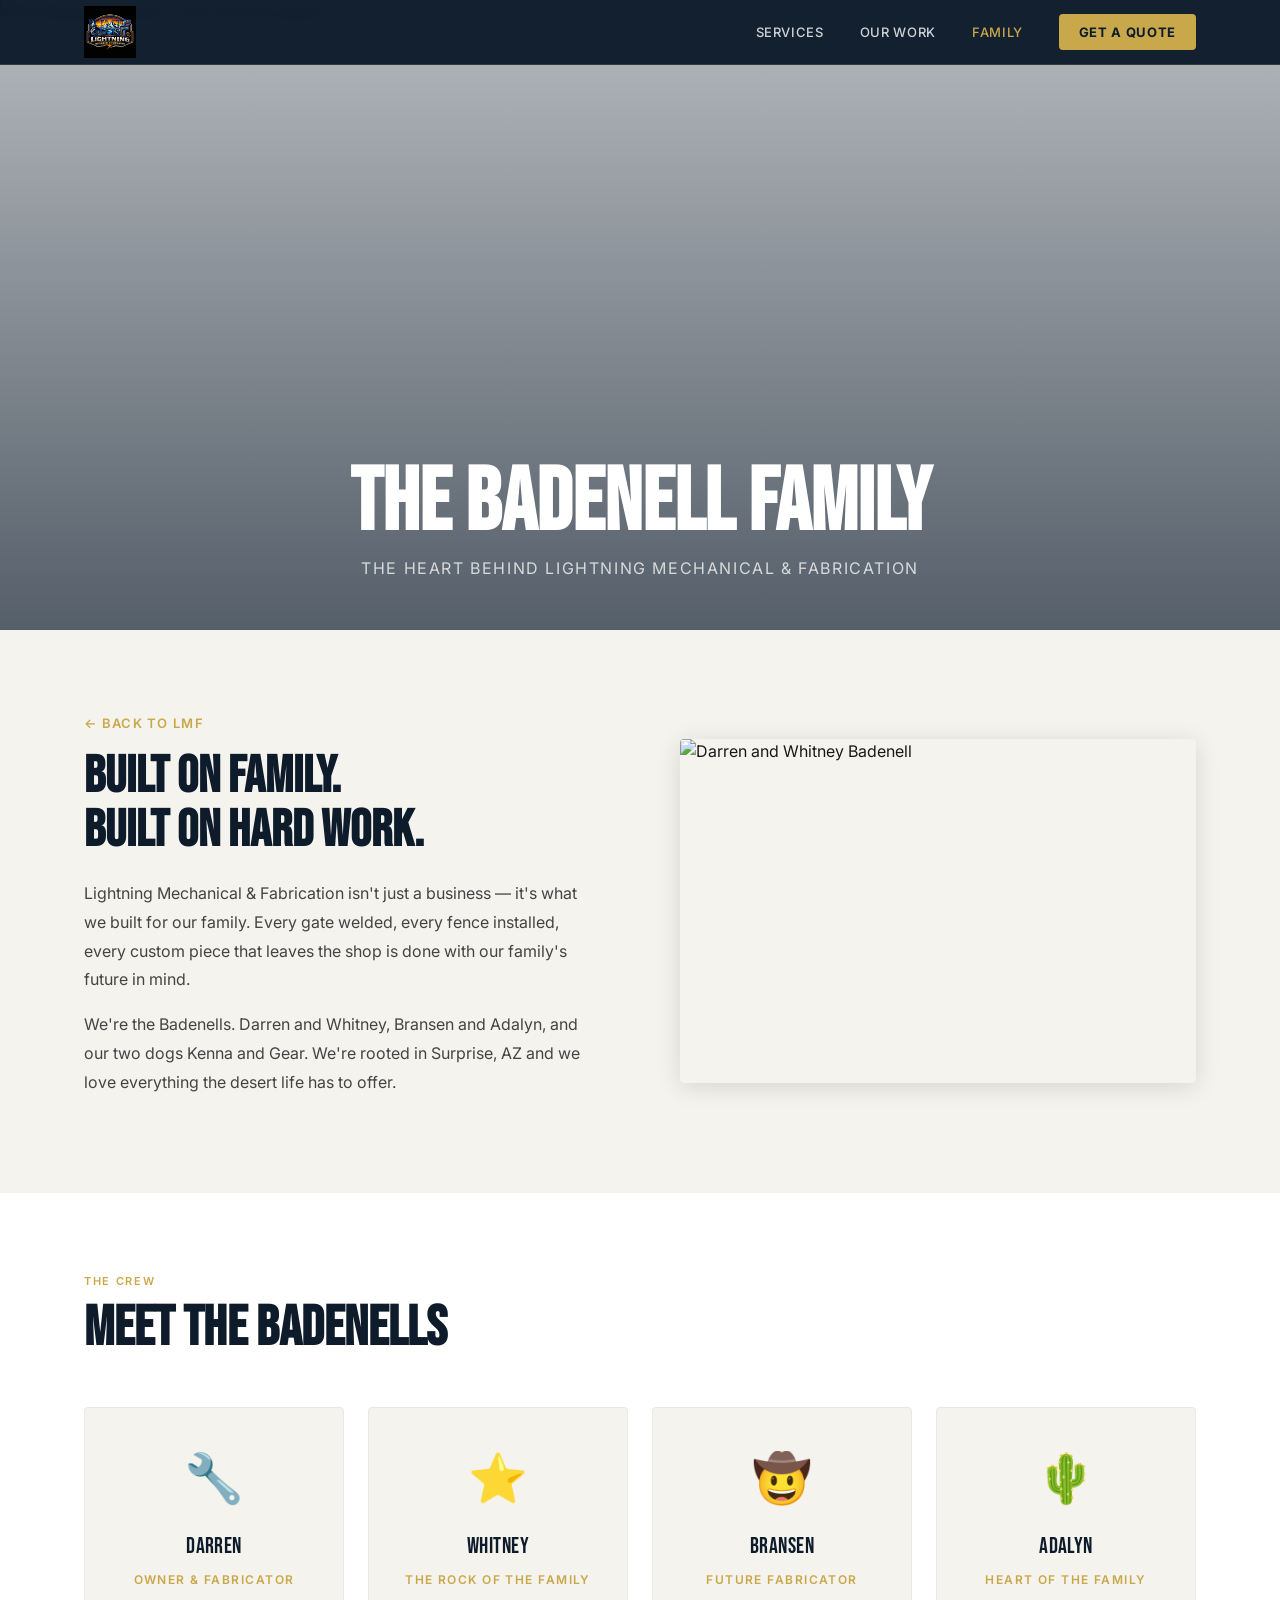
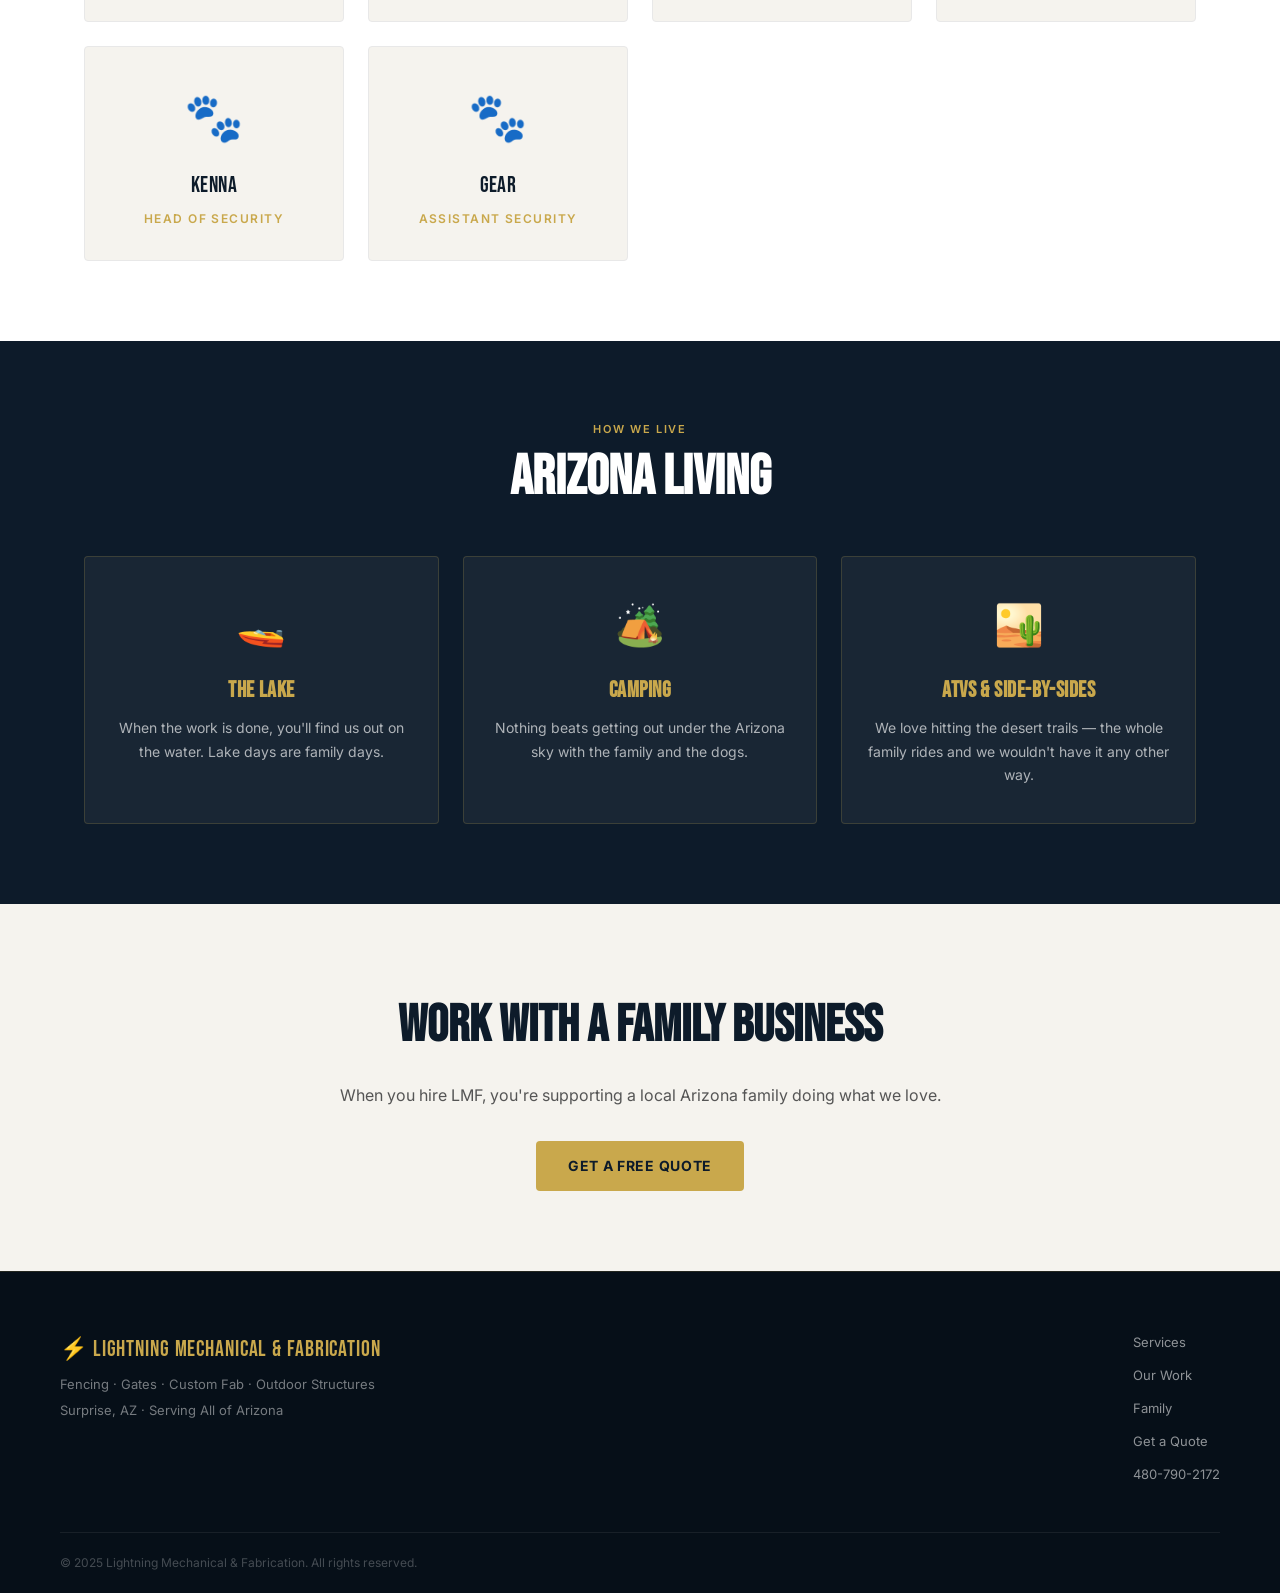
==== family.html @ 190fb8a2 "Add files via upload" ====
<!DOCTYPE html>
<html lang="en">
<head>
  <meta charset="UTF-8">
  <meta name="viewport" content="width=device-width, initial-scale=1.0">
  <title>The Badenell Family | Lightning Mechanical & Fabrication</title>
  <link rel="preconnect" href="https://fonts.googleapis.com">
  <link rel="preconnect" href="https://fonts.gstatic.com" crossorigin>
  <link href="https://fonts.googleapis.com/css2?family=Bebas+Neue&family=Inter:wght@300;400;500;600&display=swap" rel="stylesheet">
  <link rel="stylesheet" href="style.css">
  <style>
    .family-hero {
      position: relative;
      height: 70vh;
      min-height: 480px;
      overflow: hidden;
    }
    .family-hero img {
      width: 100%;
      height: 100%;
      object-fit: cover;
      object-position: center top;
    }
    .family-hero-overlay {
      position: absolute;
      inset: 0;
      background: linear-gradient(to bottom, rgba(13,27,42,0.3) 0%, rgba(13,27,42,0.7) 100%);
    }
    .family-hero-text {
      position: absolute;
      bottom: 48px;
      left: 0; right: 0;
      text-align: center;
      color: white;
    }
    .family-hero-text h1 {
      font-family: var(--font-display);
      font-size: clamp(48px, 8vw, 88px);
      line-height: 1;
      margin-bottom: 8px;
    }
    .family-hero-text p {
      font-size: 16px;
      color: rgba(255,255,255,0.75);
      letter-spacing: 0.1em;
      text-transform: uppercase;
    }
    .family-intro {
      padding: 80px 0;
      background: var(--off-white);
    }
    .family-intro-inner {
      max-width: 1160px;
      margin: 0 auto;
      padding: 0 24px;
      display: grid;
      grid-template-columns: 1fr 1fr;
      gap: 80px;
      align-items: center;
    }
    .family-intro-text h2 {
      font-family: var(--font-display);
      font-size: clamp(36px, 5vw, 52px);
      color: var(--navy);
      line-height: 1.05;
      margin-bottom: 20px;
    }
    .family-intro-text p {
      font-size: 16px;
      color: #444;
      line-height: 1.8;
      margin-bottom: 16px;
    }
    .family-intro-img {
      border-radius: var(--radius);
      overflow: hidden;
      aspect-ratio: 3/2;
      box-shadow: var(--shadow);
    }
    .family-members {
      padding: 80px 0;
      background: var(--white);
    }
    .family-members .container {
      max-width: 1160px;
      margin: 0 auto;
      padding: 0 24px;
    }
    .members-grid {
      display: grid;
      grid-template-columns: repeat(4, 1fr);
      gap: 24px;
      margin-top: 48px;
    }
    .member-card {
      background: var(--off-white);
      border-radius: var(--radius);
      padding: 32px 20px;
      text-align: center;
      border: 1px solid var(--gray-light);
    }
    .member-emoji {
      font-size: 48px;
      margin-bottom: 12px;
    }
    .member-name {
      font-family: var(--font-display);
      font-size: 22px;
      color: var(--navy);
      margin-bottom: 6px;
      letter-spacing: 0.02em;
    }
    .member-role {
      font-size: 12px;
      font-weight: 600;
      letter-spacing: 0.12em;
      text-transform: uppercase;
      color: var(--gold);
    }
    .family-lifestyle {
      padding: 80px 0;
      background: var(--navy);
    }
    .family-lifestyle .container {
      max-width: 1160px;
      margin: 0 auto;
      padding: 0 24px;
      text-align: center;
    }
    .family-lifestyle .section-title { color: var(--white); }
    .lifestyle-grid {
      display: grid;
      grid-template-columns: repeat(3, 1fr);
      gap: 24px;
      margin-top: 48px;
    }
    .lifestyle-item {
      background: rgba(255,255,255,0.05);
      border: 1px solid rgba(201,168,76,0.2);
      border-radius: var(--radius);
      padding: 36px 24px;
    }
    .lifestyle-icon { font-size: 40px; margin-bottom: 16px; }
    .lifestyle-item h3 {
      font-family: var(--font-display);
      font-size: 22px;
      color: var(--gold);
      margin-bottom: 8px;
      letter-spacing: 0.02em;
    }
    .lifestyle-item p {
      font-size: 14px;
      color: rgba(255,255,255,0.65);
      line-height: 1.7;
    }
    .family-cta {
      padding: 80px 24px;
      background: var(--off-white);
      text-align: center;
    }
    .family-cta h2 {
      font-family: var(--font-display);
      font-size: clamp(32px, 5vw, 52px);
      color: var(--navy);
      margin-bottom: 16px;
    }
    .family-cta p {
      font-size: 16px;
      color: #555;
      margin-bottom: 32px;
    }
    .back-link {
      display: inline-block;
      margin-bottom: 16px;
      color: var(--gold);
      font-size: 13px;
      font-weight: 600;
      letter-spacing: 0.1em;
      text-transform: uppercase;
    }
    .back-link:hover { color: var(--navy); }
    @media (max-width: 900px) {
      .family-intro-inner { grid-template-columns: 1fr; gap: 40px; }
      .members-grid { grid-template-columns: repeat(2, 1fr); }
      .lifestyle-grid { grid-template-columns: 1fr; }
    }
    @media (max-width: 600px) {
      .members-grid { grid-template-columns: repeat(2, 1fr); }
    }
  </style>
</head>
<body>

  <!-- NAV -->
  <nav class="nav">
    <div class="nav-inner">
      <a href="index.html" class="nav-logo"><img src="logo-nav.png" alt="Lightning Mechanical & Fabrication" class="nav-logo-img"></a>
      <div class="nav-links">
        <a href="index.html#services">Services</a>
        <a href="index.html#work">Our Work</a>
        <a href="family.html" style="color: var(--gold)">Family</a>
        <a href="index.html#contact" class="nav-cta">Get a Quote</a>
      </div>
    </div>
  </nav>

  <!-- HERO -->
  <div class="family-hero">
    <img src="family-full.jpg" alt="The Badenell Family in the Arizona desert">
    <div class="family-hero-overlay"></div>
    <div class="family-hero-text">
      <h1>The Badenell Family</h1>
      <p>The heart behind Lightning Mechanical & Fabrication</p>
    </div>
  </div>

  <!-- INTRO -->
  <section class="family-intro">
    <div class="family-intro-inner">
      <div class="family-intro-text">
        <a href="index.html" class="back-link">← Back to LMF</a>
        <h2>Built on Family.<br>Built on Hard Work.</h2>
        <p>Lightning Mechanical & Fabrication isn't just a business — it's what we built for our family. Every gate welded, every fence installed, every custom piece that leaves the shop is done with our family's future in mind.</p>
        <p>We're the Badenells. Darren and Whitney, Bransen and Adalyn, and our two dogs Kenna and Gear. We're rooted in Surprise, AZ and we love everything the desert life has to offer.</p>
      </div>
      <div class="family-intro-img">
        <img src="family-couple.jpg" alt="Darren and Whitney Badenell">
      </div>
    </div>
  </section>

  <!-- FAMILY MEMBERS -->
  <section class="family-members">
    <div class="container">
      <p class="section-eyebrow">The Crew</p>
      <h2 class="section-title">Meet the Badenells</h2>
      <div class="members-grid">
        <div class="member-card">
          <div class="member-emoji">🔧</div>
          <div class="member-name">Darren</div>
          <div class="member-role">Owner & Fabricator</div>
        </div>
        <div class="member-card">
          <div class="member-emoji">⭐</div>
          <div class="member-name">Whitney</div>
          <div class="member-role">The Rock of the Family</div>
        </div>
        <div class="member-card">
          <div class="member-emoji">🤠</div>
          <div class="member-name">Bransen</div>
          <div class="member-role">Future Fabricator</div>
        </div>
        <div class="member-card">
          <div class="member-emoji">🌵</div>
          <div class="member-name">Adalyn</div>
          <div class="member-role">Heart of the Family</div>
        </div>
        <div class="member-card">
          <div class="member-emoji">🐾</div>
          <div class="member-name">Kenna</div>
          <div class="member-role">Head of Security</div>
        </div>
        <div class="member-card">
          <div class="member-emoji">🐾</div>
          <div class="member-name">Gear</div>
          <div class="member-role">Assistant Security</div>
        </div>
      </div>
    </div>
  </section>

  <!-- LIFESTYLE -->
  <section class="family-lifestyle">
    <div class="container">
      <p class="section-eyebrow">How We Live</p>
      <h2 class="section-title">Arizona Living</h2>
      <div class="lifestyle-grid">
        <div class="lifestyle-item">
          <div class="lifestyle-icon">🚤</div>
          <h3>The Lake</h3>
          <p>When the work is done, you'll find us out on the water. Lake days are family days.</p>
        </div>
        <div class="lifestyle-item">
          <div class="lifestyle-icon">🏕️</div>
          <h3>Camping</h3>
          <p>Nothing beats getting out under the Arizona sky with the family and the dogs.</p>
        </div>
        <div class="lifestyle-item">
          <div class="lifestyle-icon">🏜️</div>
          <h3>ATVs & Side-by-Sides</h3>
          <p>We love hitting the desert trails — the whole family rides and we wouldn't have it any other way.</p>
        </div>
      </div>
    </div>
  </section>

  <!-- CTA -->
  <section class="family-cta">
    <h2>Work With a Family Business</h2>
    <p>When you hire LMF, you're supporting a local Arizona family doing what we love.</p>
    <a href="index.html#contact" class="btn-primary">Get a Free Quote</a>
  </section>

  <!-- FOOTER -->
  <footer class="footer">
    <div class="footer-inner">
      <div class="footer-brand">
        <span class="footer-logo">⚡ Lightning Mechanical & Fabrication</span>
        <p>Fencing · Gates · Custom Fab · Outdoor Structures</p>
        <p>Surprise, AZ · Serving All of Arizona</p>
      </div>
      <div class="footer-links">
        <a href="index.html#services">Services</a>
        <a href="index.html#work">Our Work</a>
        <a href="family.html">Family</a>
        <a href="index.html#contact">Get a Quote</a>
        <a href="tel:4807902172">480-790-2172</a>
      </div>
    </div>
    <div class="footer-bottom">
      <p>© 2025 Lightning Mechanical & Fabrication. All rights reserved.</p>
    </div>
  </footer>

</body>
</html>
---- style.css ----
/* === TOKENS === */
:root {
  --navy: #0D1B2A;
  --navy-mid: #1A2E45;
  --gold: #C9A84C;
  --gold-light: #E8C97A;
  --white: #FFFFFF;
  --off-white: #F5F3EE;
  --gray: #8A8F99;
  --gray-light: #E8E8E8;
  --text: #1A1A1A;

  --font-display: 'Bebas Neue', sans-serif;
  --font-body: 'Inter', sans-serif;

  --radius: 4px;
  --shadow: 0 4px 24px rgba(0,0,0,0.12);
}

/* === RESET === */
*, *::before, *::after { box-sizing: border-box; margin: 0; padding: 0; }
html { scroll-behavior: smooth; }
body {
  font-family: var(--font-body);
  color: var(--text);
  background: var(--white);
  line-height: 1.6;
}
img { display: block; width: 100%; height: 100%;  }
a { text-decoration: none; color: inherit; }

/* === UTILITY === */
.container { max-width: 1160px; margin: 0 auto; padding: 0 24px; }
.section-eyebrow {
  font-family: var(--font-body);
  font-size: 11px;
  font-weight: 600;
  letter-spacing: 0.15em;
  text-transform: uppercase;
  color: var(--gold);
  margin-bottom: 10px;
}
.section-title {
  font-family: var(--font-display);
  font-size: clamp(36px, 5vw, 56px);
  color: var(--navy);
  line-height: 1.05;
  margin-bottom: 48px;
}
.btn-primary {
  display: inline-block;
  background: var(--gold);
  color: var(--navy);
  font-weight: 700;
  font-size: 14px;
  letter-spacing: 0.05em;
  text-transform: uppercase;
  padding: 14px 32px;
  border-radius: var(--radius);
  transition: background 0.2s, transform 0.15s;
  border: none;
  cursor: pointer;
}
.btn-primary:hover { background: var(--gold-light); transform: translateY(-1px); }
.btn-ghost {
  display: inline-block;
  border: 2px solid rgba(255,255,255,0.6);
  color: var(--white);
  font-weight: 600;
  font-size: 14px;
  letter-spacing: 0.05em;
  text-transform: uppercase;
  padding: 12px 28px;
  border-radius: var(--radius);
  transition: border-color 0.2s, background 0.2s;
}
.btn-ghost:hover { border-color: var(--white); background: rgba(255,255,255,0.1); }
.btn-full { width: 100%; text-align: center; padding: 16px; }

/* === NAV === */
.nav {
  position: fixed;
  top: 0; left: 0; right: 0;
  z-index: 100;
  background: rgba(13,27,42,0.96);
  backdrop-filter: blur(8px);
  border-bottom: 1px solid rgba(201,168,76,0.2);
}
.nav-inner {
  max-width: 1160px;
  margin: 0 auto;
  padding: 0 24px;
  height: 64px;
  display: flex;
  align-items: center;
  justify-content: space-between;
}
.nav-logo {
  font-family: var(--font-display);
  font-size: 24px;
  color: var(--gold);
  letter-spacing: 0.05em;
}
.nav-links {
  display: flex;
  align-items: center;
  gap: 36px;
}
.nav-links a {
  color: rgba(255,255,255,0.8);
  font-size: 13px;
  font-weight: 500;
  letter-spacing: 0.05em;
  text-transform: uppercase;
  transition: color 0.2s;
}
.nav-links a:hover { color: var(--white); }
.nav-cta {
  background: var(--gold) !important;
  color: var(--navy) !important;
  padding: 8px 20px;
  border-radius: var(--radius);
  font-weight: 700 !important;
}
.nav-cta:hover { background: var(--gold-light) !important; }
.nav-hamburger {
  display: none;
  background: none;
  border: none;
  color: var(--white);
  font-size: 24px;
  cursor: pointer;
}
.nav-mobile {
  display: none;
  flex-direction: column;
  background: var(--navy);
  padding: 16px 24px 24px;
  gap: 20px;
}
.nav-mobile a {
  color: rgba(255,255,255,0.85);
  font-size: 16px;
  font-weight: 500;
  letter-spacing: 0.04em;
}
.nav-mobile.open { display: flex; }

/* === HERO === */
.hero {
  position: relative;
  min-height: 100vh;
  display: flex;
  align-items: center;
  overflow: hidden;
}
.hero-bg {
  position: absolute;
  inset: 0;
}
.hero-img {
  width: 100%;
  height: 100%;
  
  object-position: center;
}
.hero-overlay {
  position: absolute;
  inset: 0;
  background: linear-gradient(
    105deg,
    rgba(13,27,42,0.92) 0%,
    rgba(13,27,42,0.7) 50%,
    rgba(13,27,42,0.3) 100%
  );
}
.hero-content {
  position: relative;
  z-index: 2;
  max-width: 1160px;
  margin: 0 auto;
  padding: 120px 24px 80px;
  max-width: 680px;
  margin-left: max(24px, calc(50vw - 580px));
}
.hero-eyebrow {
  font-size: 11px;
  font-weight: 600;
  letter-spacing: 0.2em;
  text-transform: uppercase;
  color: var(--gold);
  margin-bottom: 16px;
}
.hero-headline {
  font-family: var(--font-display);
  font-size: clamp(56px, 9vw, 96px);
  color: var(--white);
  line-height: 0.95;
  margin-bottom: 24px;
}
.hero-sub {
  font-size: 18px;
  color: rgba(255,255,255,0.8);
  max-width: 480px;
  margin-bottom: 40px;
  line-height: 1.6;
}
.hero-actions {
  display: flex;
  gap: 16px;
  flex-wrap: wrap;
}
.hero-bolt {
  position: absolute;
  bottom: 40px;
  right: 60px;
  font-size: 120px;
  opacity: 0.06;
  z-index: 1;
  pointer-events: none;
  line-height: 1;
}

/* === TRUST BAR === */
.trust-bar {
  background: var(--navy);
  padding: 32px 24px;
}
.trust-inner {
  max-width: 1160px;
  margin: 0 auto;
  display: flex;
  align-items: center;
  justify-content: center;
  gap: 0;
  flex-wrap: wrap;
}
.trust-item {
  display: flex;
  flex-direction: column;
  align-items: center;
  padding: 8px 40px;
  gap: 4px;
}
.trust-num {
  font-family: var(--font-display);
  font-size: 36px;
  color: var(--gold);
  line-height: 1;
}
.trust-label {
  font-size: 11px;
  font-weight: 500;
  letter-spacing: 0.1em;
  text-transform: uppercase;
  color: rgba(255,255,255,0.6);
}
.trust-div {
  width: 1px;
  height: 40px;
  background: rgba(255,255,255,0.15);
}

/* === SERVICES === */
.services {
  padding: 100px 0;
  background: var(--off-white);
}
.services-grid {
  display: grid;
  grid-template-columns: repeat(3, 1fr);
  gap: 24px;
}
.service-card {
  background: var(--white);
  border-radius: var(--radius);
  padding: 36px 28px;
  border: 1px solid var(--gray-light);
  transition: box-shadow 0.2s, transform 0.2s;
}
.service-card:hover {
  box-shadow: var(--shadow);
  transform: translateY(-3px);
}
.service-icon {
  font-size: 32px;
  margin-bottom: 16px;
}
.service-card h3 {
  font-family: var(--font-display);
  font-size: 24px;
  color: var(--navy);
  margin-bottom: 10px;
  letter-spacing: 0.02em;
}
.service-card p {
  font-size: 14px;
  color: #555;
  line-height: 1.7;
}
.service-card--cta {
  background: var(--navy);
  border-color: var(--navy);
  display: flex;
  flex-direction: column;
  justify-content: center;
}
.service-card--cta h3 { color: var(--white); }
.service-card--cta p { color: rgba(255,255,255,0.7); margin-bottom: 24px; }

/* === GALLERY === */
.gallery {
  padding: 100px 0;
  background: var(--white);
}
.gallery .container { margin-bottom: 48px; }
.gallery-grid {
  display: grid;
  grid-template-columns: repeat(4, 1fr);
  grid-template-rows: auto;
  gap: 6px;
  max-height: 900px;
}
.gallery-item {
  position: relative;
  overflow: hidden;
  height: 220px;
}
.gallery-item--tall {
  grid-row: span 2;
  height: auto;
}
.gallery-item img {
  transition: transform 0.4s ease;
}
.gallery-item:hover img {
  transform: scale(1.04);
}
.gallery-label {
  position: absolute;
  bottom: 0; left: 0; right: 0;
  background: linear-gradient(transparent, rgba(13,27,42,0.85));
  color: var(--white);
  font-size: 12px;
  font-weight: 500;
  letter-spacing: 0.05em;
  padding: 20px 12px 10px;
  opacity: 0;
  transition: opacity 0.3s;
}
.gallery-item:hover .gallery-label { opacity: 1; }

/* === WHY === */
.why {
  padding: 100px 0;
  background: var(--off-white);
}
.why-inner {
  display: grid;
  grid-template-columns: 1fr 1fr;
  gap: 80px;
  align-items: center;
}
.why-list {
  list-style: none;
  display: flex;
  flex-direction: column;
  gap: 16px;
}
.why-list li {
  display: flex;
  align-items: flex-start;
  gap: 12px;
  font-size: 15px;
  color: #333;
  line-height: 1.5;
}
.check {
  color: var(--gold);
  font-size: 18px;
  font-weight: 700;
  flex-shrink: 0;
  margin-top: 1px;
}
.why-img-wrap {
  border-radius: var(--radius);
  overflow: hidden;
  aspect-ratio: 4/5;
  box-shadow: var(--shadow);
}

/* === CONTACT === */
.contact {
  padding: 100px 0;
  background: var(--navy);
}
.contact .section-title { color: var(--white); }
.contact-layout {
  display: grid;
  grid-template-columns: 1fr 2fr;
  gap: 80px;
  align-items: start;
}
.contact-info {
  display: flex;
  flex-direction: column;
  gap: 32px;
}
.contact-block { display: flex; flex-direction: column; gap: 4px; }
.contact-label {
  font-size: 10px;
  font-weight: 600;
  letter-spacing: 0.15em;
  text-transform: uppercase;
  color: var(--gold);
}
.contact-value {
  font-size: 18px;
  font-weight: 500;
  color: var(--white);
  transition: color 0.2s;
}
.contact-value:hover { color: var(--gold-light); }
.contact-value-plain {
  font-size: 16px;
  color: rgba(255,255,255,0.75);
}

/* FORM */
.contact-form {
  display: flex;
  flex-direction: column;
  gap: 20px;
}
.form-row {
  display: grid;
  grid-template-columns: 1fr 1fr;
  gap: 20px;
}
.form-group {
  display: flex;
  flex-direction: column;
  gap: 6px;
}
.form-group label {
  font-size: 12px;
  font-weight: 600;
  letter-spacing: 0.08em;
  text-transform: uppercase;
  color: rgba(255,255,255,0.6);
}
.form-group input,
.form-group select,
.form-group textarea {
  background: rgba(255,255,255,0.07);
  border: 1px solid rgba(255,255,255,0.15);
  border-radius: var(--radius);
  padding: 12px 14px;
  color: var(--white);
  font-size: 15px;
  font-family: var(--font-body);
  transition: border-color 0.2s;
  outline: none;
  -webkit-appearance: none;
}
.form-group input::placeholder,
.form-group textarea::placeholder { color: rgba(255,255,255,0.3); }
.form-group select option { background: var(--navy); color: var(--white); }
.form-group input:focus,
.form-group select:focus,
.form-group textarea:focus {
  border-color: var(--gold);
}
.form-group textarea { resize: vertical; min-height: 100px; }

/* === FOOTER === */
.footer {
  background: #060F18;
  border-top: 1px solid rgba(201,168,76,0.15);
  padding: 60px 24px 0;
}
.footer-inner {
  max-width: 1160px;
  margin: 0 auto;
  display: flex;
  justify-content: space-between;
  align-items: flex-start;
  gap: 40px;
  flex-wrap: wrap;
  padding-bottom: 48px;
}
.footer-brand {
  display: flex;
  flex-direction: column;
  gap: 6px;
}
.footer-logo {
  font-family: var(--font-display);
  font-size: 22px;
  color: var(--gold);
  letter-spacing: 0.04em;
}
.footer-brand p {
  font-size: 13px;
  color: rgba(255,255,255,0.45);
}
.footer-links {
  display: flex;
  flex-direction: column;
  gap: 12px;
}
.footer-links a {
  font-size: 13px;
  color: rgba(255,255,255,0.55);
  transition: color 0.2s;
}
.footer-links a:hover { color: var(--gold); }
.footer-bottom {
  max-width: 1160px;
  margin: 0 auto;
  padding: 20px 0;
  border-top: 1px solid rgba(255,255,255,0.07);
}
.footer-bottom p {
  font-size: 12px;
  color: rgba(255,255,255,0.25);
}

/* === MOBILE === */
@media (max-width: 900px) {
  .nav-links { display: none; }
  .nav-hamburger { display: block; }

  .services-grid {
    grid-template-columns: 1fr 1fr;
  }

  .gallery-grid {
    grid-template-columns: repeat(2, 1fr);
    max-height: none;
  }
  .gallery-item--tall { height: 280px; grid-row: span 1; }
  .gallery-item { height: 200px; }

  .why-inner {
    grid-template-columns: 1fr;
    gap: 40px;
  }
  .why-img-wrap { max-height: 340px; }

  .contact-layout {
    grid-template-columns: 1fr;
    gap: 48px;
  }

  .trust-item { padding: 8px 20px; }
  .trust-div { display: none; }
}

@media (max-width: 600px) {
  .services-grid { grid-template-columns: 1fr; }
  .gallery-grid { grid-template-columns: 1fr; max-height: none; }
  .gallery-item, .gallery-item--tall { height: 260px; grid-row: span 1; }
  .gallery-label { opacity: 1; }
  .form-row { grid-template-columns: 1fr; }
  .hero-actions { flex-direction: column; }
  .hero-bolt { display: none; }
}

/* Portrait photo fix */
.gallery-item img {
  object-fit: cover;
  object-position: top;
  width: 100%;
  height: 100%;
}
.gallery-item {
  height: 280px;
}
.gallery-item--tall {
  height: 580px;
}

/* Logo styles */
.nav-logo-img {
  height: 52px;
  width: auto;
  display: block;
}
.footer-logo-img {
  height: 80px;
  width: auto;
  display: block;
  margin-bottom: 8px;
}
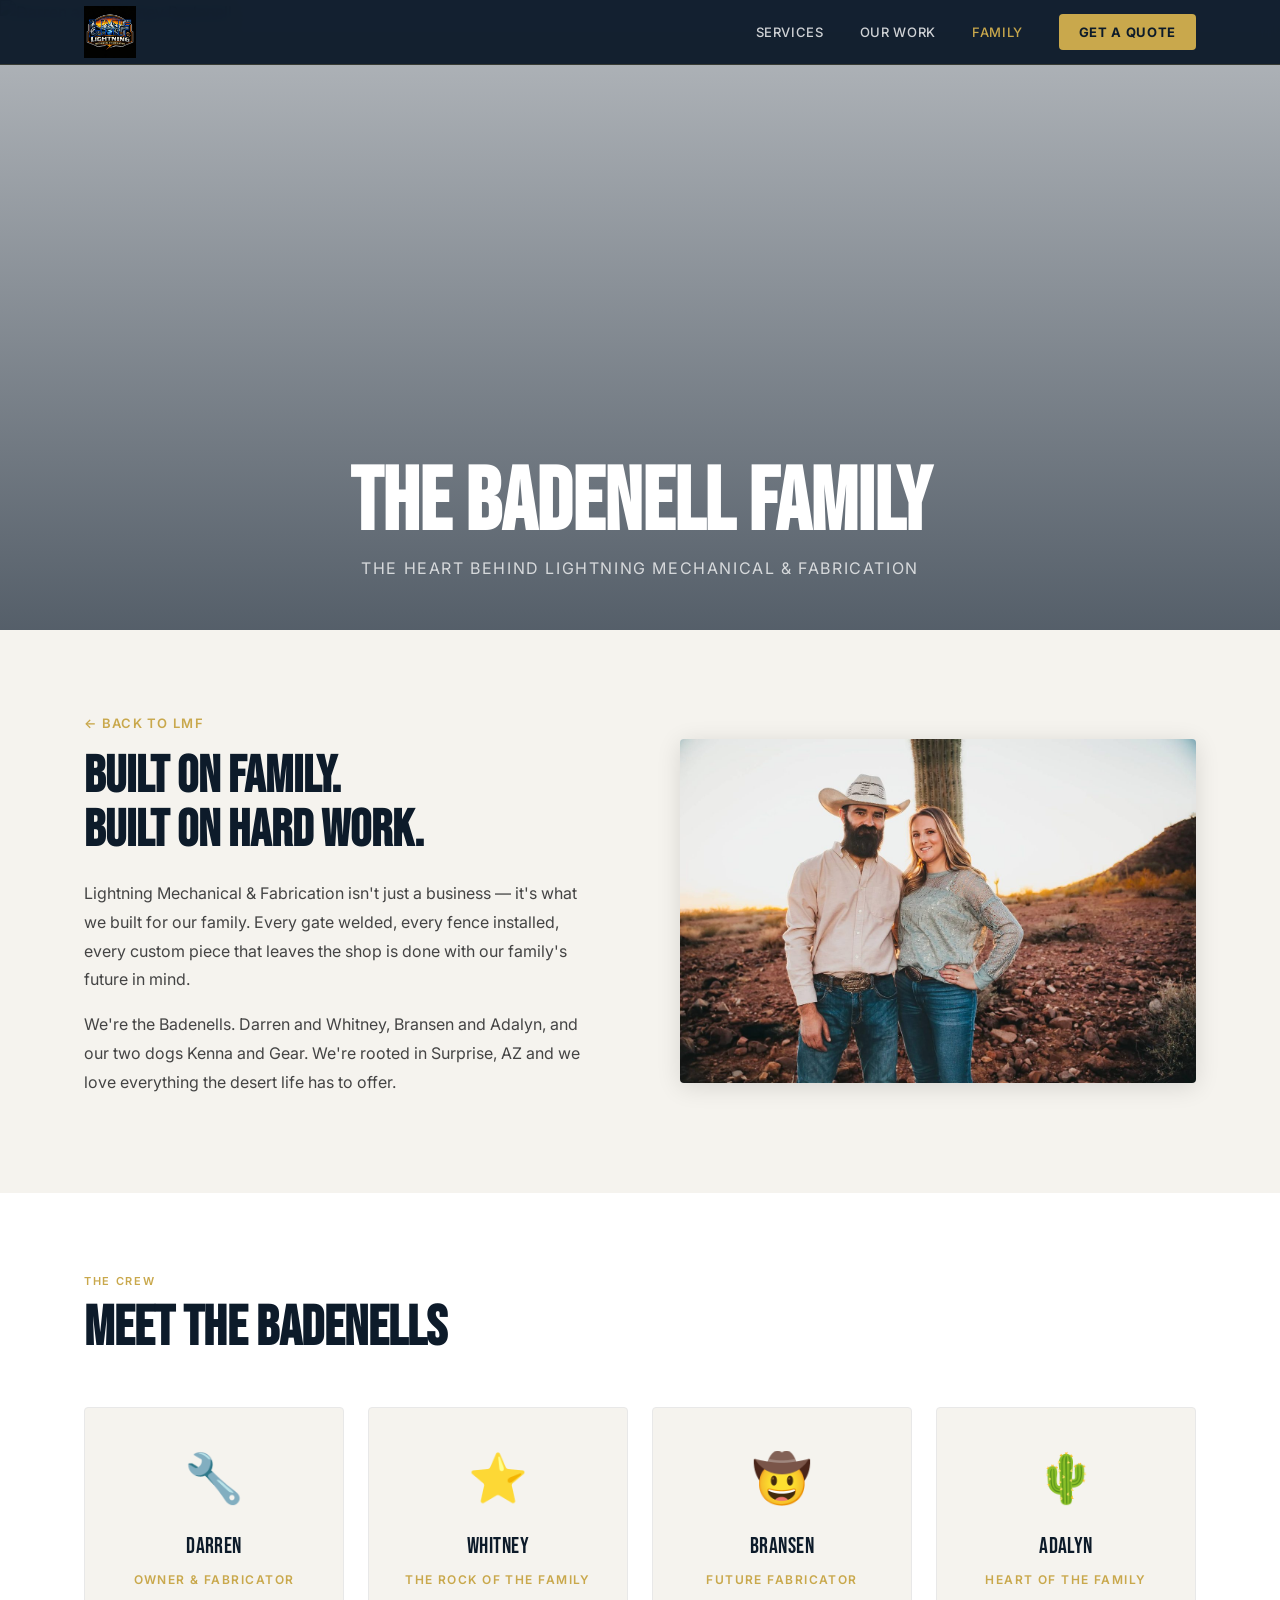
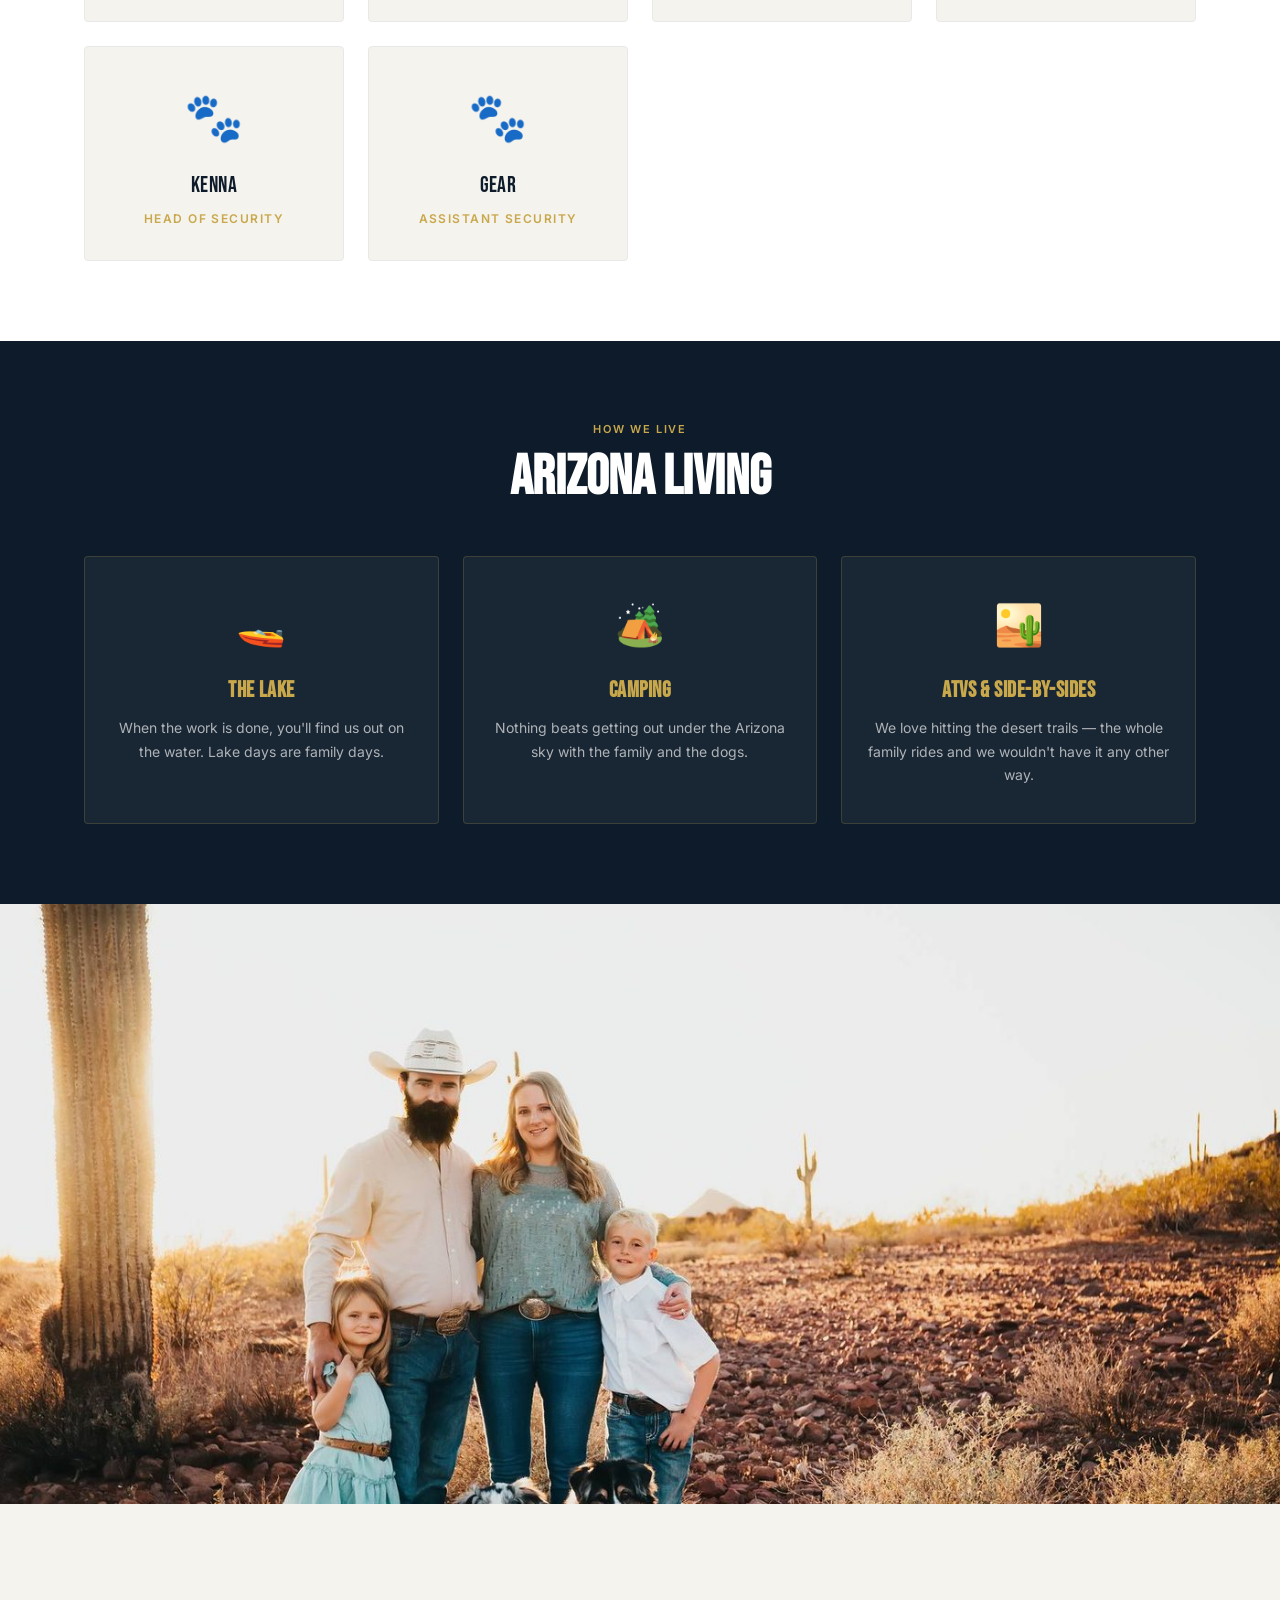
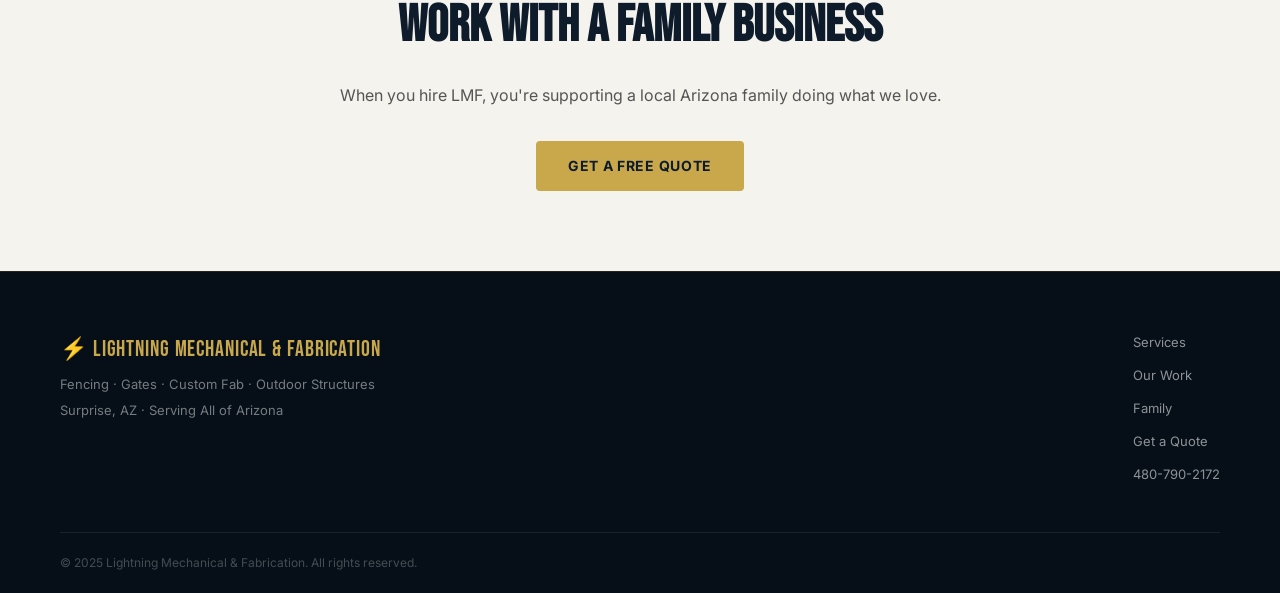
==== commit ca98f831: "Add files via upload" ====
--- a/family.html
+++ b/family.html
@@ -206,7 +206,7 @@
 
   <!-- HERO -->
   <div class="family-hero">
-    <img src="family-full.jpg" alt="The Badenell Family in the Arizona desert">
+    <img src="family-hero.jpg" alt="Darren and Whitney Badenell">
     <div class="family-hero-overlay"></div>
     <div class="family-hero-text">
       <h1>The Badenell Family</h1>
@@ -294,6 +294,12 @@
     </div>
   </section>
 
+
+  <!-- FULL FAMILY PHOTO -->
+  <section style="background:#000; line-height:0;">
+    <img src="family-full.jpg" alt="The Badenell Family" style="width:100%; max-height:600px; object-fit:cover; object-position:center top; display:block;">
+  </section>
+
   <!-- CTA -->
   <section class="family-cta">
     <h2>Work With a Family Business</h2>
--- a/style.css
+++ b/style.css
@@ -593,3 +593,20 @@
   display: block;
   margin-bottom: 8px;
 }
+
+/* Force portrait images upright */
+.gallery-item img {
+  transform: rotate(0deg);
+}
+
+/* Nav brand text */
+.nav-brand-text {
+  font-family: var(--font-display);
+  font-size: 20px;
+  color: var(--white);
+  letter-spacing: 0.04em;
+  margin-left: 12px;
+}
+@media (max-width: 700px) {
+  .nav-brand-text { display: none; }
+}
